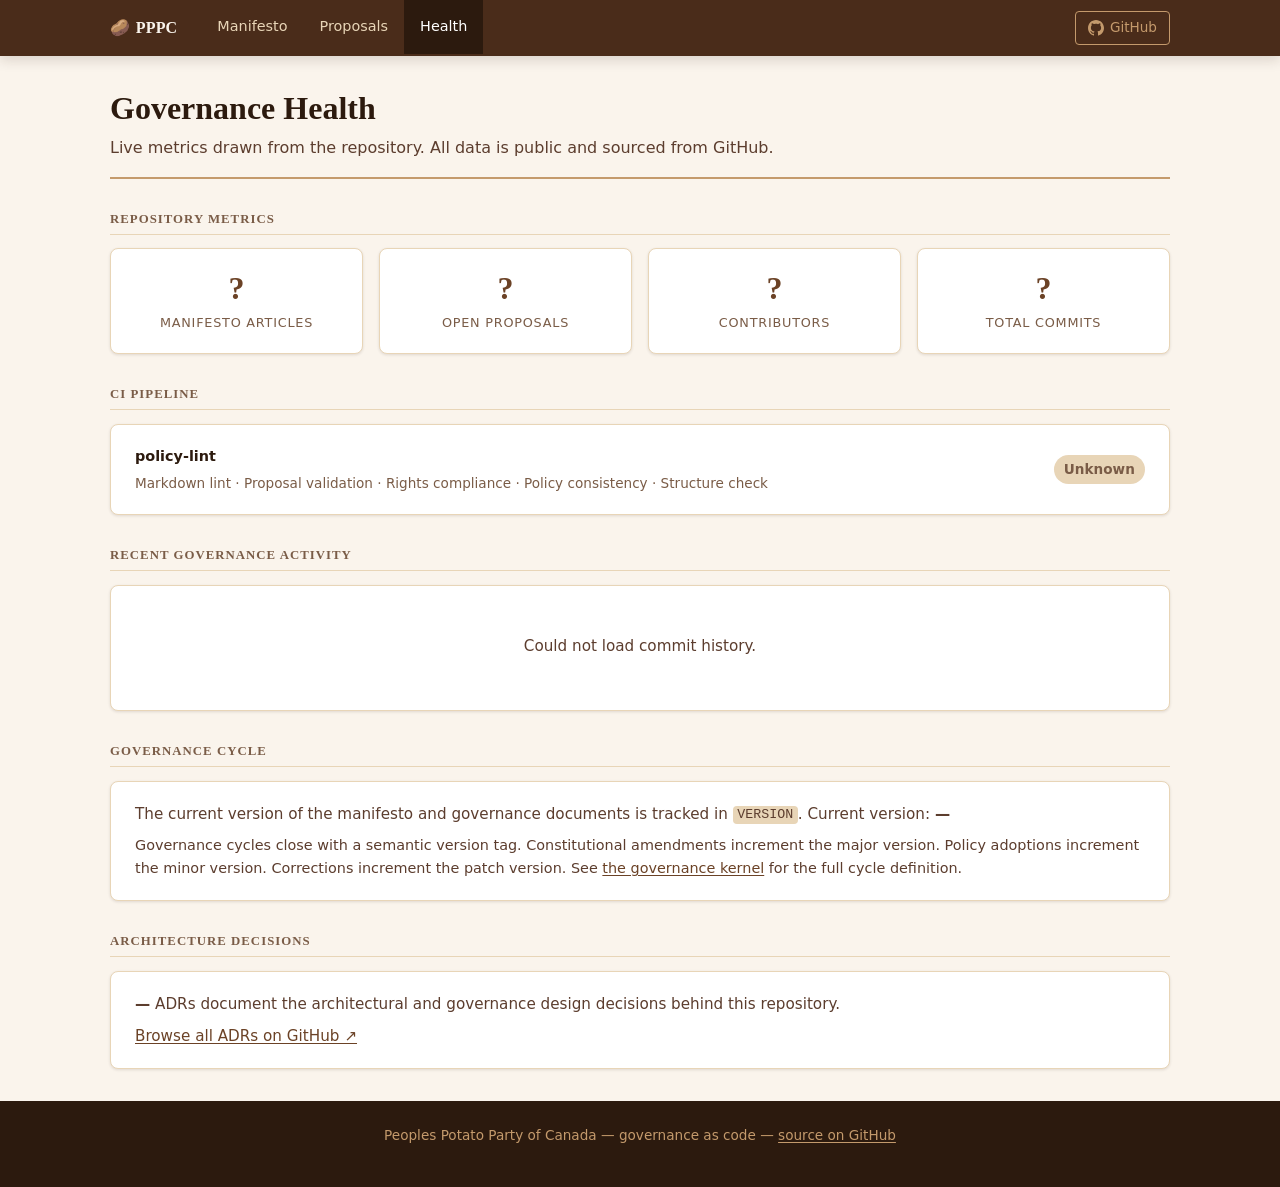
==== site/dashboard.html @ 0935ccc1 "phase 3: GitHub Pages civic participation platform Three-component static site served from site/ via" ====
<!DOCTYPE html>
<html lang="en">
<head>
  <meta charset="UTF-8">
  <meta name="viewport" content="width=device-width, initial-scale=1.0">
  <meta name="description" content="Governance health dashboard — live metrics from the PPPC repository.">
  <title>Governance Health — Peoples Potato Party of Canada</title>
  <link rel="stylesheet" href="./css/main.css">
</head>
<body>

<nav class="site-nav" aria-label="Main navigation">
  <div class="nav-inner">
    <a href="./index.html" class="nav-brand">
      <span class="potato-icon" aria-hidden="true">🥔</span>PPPC
    </a>
    <ul class="nav-links" role="list">
      <li><a href="./index.html">Manifesto</a></li>
      <li><a href="./proposals.html">Proposals</a></li>
      <li><a href="./dashboard.html" class="active">Health</a></li>
    </ul>
    <div class="nav-github">
      <a href="https://github.com/pancakesaregood/potato" target="_blank" rel="noopener">
        <svg width="16" height="16" viewBox="0 0 24 24" fill="currentColor" aria-hidden="true">
          <path d="M12 0C5.37 0 0 5.37 0 12c0 5.3 3.438 9.8 8.205 11.387.6.113.82-.258.82-.577v-2.165c-3.338.726-4.042-1.61-4.042-1.61-.546-1.387-1.333-1.756-1.333-1.756-1.09-.745.083-.729.083-.729 1.205.085 1.84 1.237 1.84 1.237 1.07 1.834 2.807 1.304 3.492.997.108-.775.418-1.305.762-1.605-2.665-.305-5.467-1.334-5.467-5.931 0-1.31.469-2.381 1.236-3.221-.124-.303-.535-1.524.117-3.176 0 0 1.008-.322 3.3 1.23A11.51 11.51 0 0 1 12 5.803c1.02.005 2.047.138 3.006.404 2.29-1.552 3.297-1.23 3.297-1.23.653 1.653.242 2.874.118 3.176.77.84 1.235 1.911 1.235 3.221 0 4.609-2.807 5.624-5.479 5.921.43.372.823 1.102.823 2.222v3.293c0 .322.218.694.825.576C20.565 21.796 24 17.3 24 12c0-6.63-5.37-12-12-12z"/>
        </svg>
        GitHub
      </a>
    </div>
  </div>
</nav>

<main>
  <div class="page-wrap">
    <div class="page-header">
      <h1>Governance Health</h1>
      <p>Live metrics drawn from the repository. All data is public and sourced from GitHub.</p>
    </div>

    <!-- Key stats -->
    <section aria-labelledby="stats-heading">
      <h2 class="section-heading" id="stats-heading">Repository metrics</h2>
      <div class="stats-grid" id="stats-grid">
        <div class="stat-card">
          <span class="stat-value" id="stat-articles">—</span>
          <span class="stat-label">Manifesto articles</span>
        </div>
        <div class="stat-card">
          <span class="stat-value" id="stat-prs">—</span>
          <span class="stat-label">Open proposals</span>
        </div>
        <div class="stat-card">
          <span class="stat-value" id="stat-contributors">—</span>
          <span class="stat-label">Contributors</span>
        </div>
        <div class="stat-card">
          <span class="stat-value" id="stat-commits">—</span>
          <span class="stat-label">Total commits</span>
        </div>
      </div>
    </section>

    <!-- Pipeline status -->
    <section aria-labelledby="pipeline-heading" style="margin-top: 2rem;">
      <h2 class="section-heading" id="pipeline-heading">CI pipeline</h2>
      <div class="card" style="display:flex; align-items:center; gap:1rem; flex-wrap:wrap;">
        <div>
          <div style="font-size:0.9rem; font-weight:600; margin-bottom:0.3rem;">policy-lint</div>
          <div style="font-size:0.85rem; color:var(--text-muted);">
            Markdown lint · Proposal validation · Rights compliance · Policy consistency · Structure check
          </div>
        </div>
        <div id="pipeline-status" style="margin-left:auto;">
          <span class="pipeline-badge pipeline-unknown">Checking…</span>
        </div>
      </div>
    </section>

    <!-- Recent commits -->
    <section aria-labelledby="commits-heading" style="margin-top: 2rem;">
      <h2 class="section-heading" id="commits-heading">Recent governance activity</h2>
      <div class="card" style="padding:0.5rem 1.25rem;">
        <ul class="commit-list" id="commit-list" role="list">
          <li><div class="state-loading"><div class="spinner"></div></div></li>
        </ul>
      </div>
    </section>

    <!-- Governance cycle -->
    <section aria-labelledby="cycle-heading" style="margin-top: 2rem;">
      <h2 class="section-heading" id="cycle-heading">Governance cycle</h2>
      <div class="card">
        <p style="margin-bottom:0.5rem;">
          The current version of the manifesto and governance documents is
          tracked in <code>VERSION</code>.
          Current version: <strong id="repo-version">—</strong>
        </p>
        <p style="color:var(--text-secondary); font-size:0.9rem; margin-bottom:0;">
          Governance cycles close with a semantic version tag. Constitutional
          amendments increment the major version. Policy adoptions increment
          the minor version. Corrections increment the patch version.
          See <a href="https://github.com/pancakesaregood/potato/blob/main/core/governance_kernel.md"
                 target="_blank" rel="noopener">the governance kernel</a> for the full cycle definition.
        </p>
      </div>
    </section>

    <!-- ADR count -->
    <section aria-labelledby="adr-heading" style="margin-top: 2rem;">
      <h2 class="section-heading" id="adr-heading">Architecture decisions</h2>
      <div class="card">
        <p style="margin-bottom:0.5rem;">
          <strong id="adr-count">—</strong> ADRs document the architectural and governance design decisions behind this repository.
        </p>
        <p style="margin-bottom:0;">
          <a href="https://github.com/pancakesaregood/potato/tree/main/docs/adr"
             target="_blank" rel="noopener">Browse all ADRs on GitHub ↗</a>
        </p>
      </div>
    </section>
  </div>
</main>

<footer class="site-footer">
  <p>
    Peoples Potato Party of Canada &mdash; governance as code &mdash;
    <a href="https://github.com/pancakesaregood/potato" target="_blank" rel="noopener">source on GitHub</a>
  </p>
</footer>

<script type="module" src="./js/dashboard.js"></script>
</body>
</html>
---- site/css/main.css ----
/* ============================================================
   Peoples Potato Party of Canada — Civic Participation Platform
   Colour palette: soil brown, cream, earth green.
   Consistent with Article 13 (Symbolism of Brown).
   WCAG 2.1 AA target: all text/background combinations ≥ 4.5:1.
   ============================================================ */

/* --- Custom properties --------------------------------------------------- */
:root {
  --brown-darkest:  #2C1A0E;   /* deepest text, headings */
  --brown-dark:     #4A2C1A;   /* nav background, strong accents */
  --brown-mid:      #6B4226;   /* primary brand, links */
  --brown-light:    #8B6248;   /* secondary links, captions */
  --brown-pale:     #C49A6C;   /* borders, dividers */
  --cream-dark:     #E8D5B7;   /* card backgrounds */
  --cream-light:    #FAF4EC;   /* page background */
  --white:          #FFFFFF;
  --text-primary:   #2C1A0E;
  --text-secondary: #5C3D2E;
  --text-muted:     #7A5C47;
  --green-earth:    #3D6B4A;   /* adopted/pass states */
  --green-pale:     #D4EAD8;
  --red-earth:      #7A2E1E;   /* warning/error */
  --red-pale:       #F5D9D4;
  --shadow-sm:      0 1px 3px rgba(44,26,14,0.12);
  --shadow-md:      0 4px 12px rgba(44,26,14,0.15);
  --radius:         4px;
  --radius-md:      8px;
  --font-serif:     Georgia, 'Times New Roman', serif;
  --font-sans:      system-ui, -apple-system, 'Segoe UI', sans-serif;
  --max-width:      1100px;
  --nav-height:     56px;
}

/* --- Reset ---------------------------------------------------------------- */
*, *::before, *::after { box-sizing: border-box; margin: 0; padding: 0; }

html { font-size: 16px; scroll-behavior: smooth; }

body {
  font-family: var(--font-sans);
  background: var(--cream-light);
  color: var(--text-primary);
  line-height: 1.6;
  min-height: 100vh;
  display: flex;
  flex-direction: column;
}

img { max-width: 100%; height: auto; }

/* --- Focus visible -------------------------------------------------------- */
:focus-visible {
  outline: 3px solid var(--brown-mid);
  outline-offset: 2px;
  border-radius: var(--radius);
}

/* --- Typography ----------------------------------------------------------- */
h1, h2, h3, h4 {
  font-family: var(--font-serif);
  color: var(--brown-darkest);
  line-height: 1.3;
}

h1 { font-size: 2rem; }
h2 { font-size: 1.5rem; margin-top: 1.75rem; margin-bottom: 0.5rem; }
h3 { font-size: 1.2rem; margin-top: 1.5rem; margin-bottom: 0.4rem; }
h4 { font-size: 1rem; margin-top: 1.25rem; margin-bottom: 0.3rem; }

p { margin-bottom: 1rem; }

a {
  color: var(--brown-mid);
  text-decoration: underline;
  text-underline-offset: 2px;
}
a:hover { color: var(--brown-dark); }

ul, ol { padding-left: 1.5rem; margin-bottom: 1rem; }
li { margin-bottom: 0.25rem; }

code {
  font-family: 'SFMono-Regular', Consolas, 'Liberation Mono', monospace;
  font-size: 0.875em;
  background: var(--cream-dark);
  padding: 0.1em 0.35em;
  border-radius: var(--radius);
}

pre {
  background: var(--cream-dark);
  border: 1px solid var(--brown-pale);
  border-radius: var(--radius-md);
  padding: 1rem;
  overflow-x: auto;
  margin-bottom: 1rem;
}
pre code { background: none; padding: 0; }

blockquote {
  border-left: 4px solid var(--brown-pale);
  padding-left: 1rem;
  color: var(--text-secondary);
  margin: 1rem 0;
  font-style: italic;
}

table {
  width: 100%;
  border-collapse: collapse;
  margin-bottom: 1.25rem;
  font-size: 0.95rem;
}
th {
  background: var(--brown-dark);
  color: var(--white);
  padding: 0.5rem 0.75rem;
  text-align: left;
  font-family: var(--font-sans);
  font-weight: 600;
}
td { padding: 0.5rem 0.75rem; border-bottom: 1px solid var(--cream-dark); }
tr:nth-child(even) td { background: var(--cream-light); }

hr {
  border: none;
  border-top: 1px solid var(--brown-pale);
  margin: 1.75rem 0;
}

strong { font-weight: 700; }

/* --- Navigation ----------------------------------------------------------- */
.site-nav {
  background: var(--brown-dark);
  height: var(--nav-height);
  position: sticky;
  top: 0;
  z-index: 100;
  box-shadow: var(--shadow-md);
}

.nav-inner {
  max-width: var(--max-width);
  margin: 0 auto;
  padding: 0 1.25rem;
  height: 100%;
  display: flex;
  align-items: center;
  gap: 0;
}

.nav-brand {
  font-family: var(--font-serif);
  font-size: 1rem;
  font-weight: bold;
  color: var(--cream-light);
  text-decoration: none;
  letter-spacing: 0.01em;
  flex-shrink: 0;
  padding-right: 1.5rem;
}
.nav-brand:hover { color: var(--white); }

.nav-brand .potato-icon { font-style: normal; margin-right: 0.35em; }

.nav-links {
  display: flex;
  list-style: none;
  padding: 0;
  margin: 0;
  gap: 0;
  flex: 1;
}

.nav-links a {
  display: block;
  padding: 0 1rem;
  height: var(--nav-height);
  line-height: var(--nav-height);
  color: var(--cream-dark);
  text-decoration: none;
  font-size: 0.9rem;
  transition: background 0.15s, color 0.15s;
}
.nav-links a:hover,
.nav-links a.active {
  background: var(--brown-darkest);
  color: var(--white);
}

.nav-github {
  margin-left: auto;
  flex-shrink: 0;
}
.nav-github a {
  display: flex;
  align-items: center;
  gap: 0.4em;
  font-size: 0.85rem;
  color: var(--brown-pale);
  text-decoration: none;
  padding: 0.35rem 0.75rem;
  border: 1px solid var(--brown-pale);
  border-radius: var(--radius);
}
.nav-github a:hover { color: var(--white); border-color: var(--white); }

/* --- Page layout ---------------------------------------------------------- */
.page-wrap {
  max-width: var(--max-width);
  margin: 0 auto;
  padding: 2rem 1.25rem;
  flex: 1;
  width: 100%;
}

.page-header {
  margin-bottom: 2rem;
  padding-bottom: 1rem;
  border-bottom: 2px solid var(--brown-pale);
}
.page-header h1 { margin-bottom: 0.35rem; }
.page-header p { color: var(--text-secondary); margin: 0; font-size: 1rem; }

/* --- Hero (home page) ----------------------------------------------------- */
.hero {
  background: var(--brown-dark);
  color: var(--cream-light);
  padding: 3.5rem 1.25rem;
  text-align: center;
}
.hero-inner { max-width: 760px; margin: 0 auto; }
.hero h1 {
  font-family: var(--font-serif);
  font-size: 2.25rem;
  color: var(--white);
  margin-bottom: 0.75rem;
}
.hero .tagline {
  font-size: 1.1rem;
  color: var(--cream-dark);
  margin-bottom: 0;
  line-height: 1.65;
}
.hero .hero-badge {
  display: inline-block;
  margin-bottom: 1.25rem;
  font-size: 3rem;
  line-height: 1;
}

/* --- Cards ---------------------------------------------------------------- */
.card {
  background: var(--white);
  border: 1px solid var(--cream-dark);
  border-radius: var(--radius-md);
  padding: 1.25rem 1.5rem;
  box-shadow: var(--shadow-sm);
}

.card-grid {
  display: grid;
  grid-template-columns: repeat(auto-fit, minmax(280px, 1fr));
  gap: 1.25rem;
  margin-top: 1.5rem;
}

.card h2 { font-size: 1.15rem; margin-top: 0; margin-bottom: 0.4rem; }
.card p { color: var(--text-secondary); font-size: 0.95rem; margin-bottom: 0; }

.card-link {
  display: inline-block;
  margin-top: 0.85rem;
  color: var(--brown-mid);
  font-size: 0.9rem;
  font-weight: 600;
  text-decoration: none;
}
.card-link:hover { color: var(--brown-dark); text-decoration: underline; }

/* --- Two-column layout (manifesto browser) -------------------------------- */
.two-col {
  display: grid;
  grid-template-columns: 280px 1fr;
  gap: 1.5rem;
  align-items: start;
}

.article-list-panel {
  background: var(--white);
  border: 1px solid var(--cream-dark);
  border-radius: var(--radius-md);
  overflow: hidden;
  position: sticky;
  top: calc(var(--nav-height) + 1.25rem);
  max-height: calc(100vh - var(--nav-height) - 2.5rem);
  overflow-y: auto;
}

.article-list-panel h2 {
  font-size: 0.8rem;
  text-transform: uppercase;
  letter-spacing: 0.08em;
  color: var(--text-muted);
  padding: 0.75rem 1rem 0.5rem;
  margin: 0;
  border-bottom: 1px solid var(--cream-dark);
  position: sticky;
  top: 0;
  background: var(--white);
  z-index: 1;
}

.article-list {
  list-style: none;
  padding: 0;
  margin: 0;
}

.article-list li a {
  display: block;
  padding: 0.65rem 1rem;
  font-size: 0.875rem;
  color: var(--text-primary);
  text-decoration: none;
  border-bottom: 1px solid var(--cream-light);
  transition: background 0.1s;
  line-height: 1.4;
}
.article-list li a:hover { background: var(--cream-light); }
.article-list li a.active {
  background: var(--cream-dark);
  color: var(--brown-dark);
  font-weight: 600;
}

/* --- Article content panel ------------------------------------------------ */
.article-panel {
  background: var(--white);
  border: 1px solid var(--cream-dark);
  border-radius: var(--radius-md);
  padding: 2rem 2.25rem;
  min-height: 400px;
}

.article-panel .article-meta {
  font-size: 0.85rem;
  color: var(--text-muted);
  margin-bottom: 1.5rem;
  padding-bottom: 1rem;
  border-bottom: 1px solid var(--cream-dark);
}

/* --- Loading / error states ----------------------------------------------- */
.state-loading,
.state-error,
.state-empty {
  padding: 2.5rem 1.5rem;
  text-align: center;
  color: var(--text-muted);
}
.state-error { color: var(--red-earth); }

.spinner {
  display: inline-block;
  width: 1.5rem;
  height: 1.5rem;
  border: 3px solid var(--cream-dark);
  border-top-color: var(--brown-mid);
  border-radius: 50%;
  animation: spin 0.75s linear infinite;
  margin-bottom: 0.75rem;
}
@keyframes spin { to { transform: rotate(360deg); } }

/* --- Badges --------------------------------------------------------------- */
.badge {
  display: inline-block;
  padding: 0.2em 0.55em;
  border-radius: 999px;
  font-size: 0.75rem;
  font-weight: 600;
  line-height: 1;
  vertical-align: middle;
}
.badge-open  { background: var(--green-pale);  color: var(--green-earth); }
.badge-draft { background: var(--cream-dark);  color: var(--text-muted); }
.badge-label { background: var(--cream-dark);  color: var(--brown-mid); }

/* --- PR list (proposals) -------------------------------------------------- */
.pr-list {
  list-style: none;
  padding: 0;
  margin: 0;
  display: flex;
  flex-direction: column;
  gap: 0.85rem;
}

.pr-item {
  background: var(--white);
  border: 1px solid var(--cream-dark);
  border-radius: var(--radius-md);
  padding: 1rem 1.25rem;
  box-shadow: var(--shadow-sm);
}

.pr-item-title {
  font-size: 1rem;
  font-weight: 600;
  margin-bottom: 0.3rem;
}
.pr-item-title a { color: var(--text-primary); text-decoration: none; }
.pr-item-title a:hover { color: var(--brown-mid); text-decoration: underline; }

.pr-item-meta {
  font-size: 0.83rem;
  color: var(--text-muted);
  display: flex;
  flex-wrap: wrap;
  gap: 0.5rem;
  align-items: center;
}

/* --- Stats grid (dashboard) ----------------------------------------------- */
.stats-grid {
  display: grid;
  grid-template-columns: repeat(auto-fit, minmax(180px, 1fr));
  gap: 1rem;
  margin-bottom: 2rem;
}

.stat-card {
  background: var(--white);
  border: 1px solid var(--cream-dark);
  border-radius: var(--radius-md);
  padding: 1.25rem;
  text-align: center;
  box-shadow: var(--shadow-sm);
}
.stat-card .stat-value {
  font-family: var(--font-serif);
  font-size: 2rem;
  font-weight: bold;
  color: var(--brown-mid);
  line-height: 1.2;
  display: block;
}
.stat-card .stat-label {
  font-size: 0.8rem;
  color: var(--text-muted);
  text-transform: uppercase;
  letter-spacing: 0.06em;
  margin-top: 0.3rem;
  display: block;
}

/* --- Commit list ---------------------------------------------------------- */
.commit-list {
  list-style: none;
  padding: 0;
  margin: 0;
  display: flex;
  flex-direction: column;
  gap: 0;
}
.commit-item {
  display: flex;
  gap: 0.75rem;
  align-items: baseline;
  padding: 0.65rem 0;
  border-bottom: 1px solid var(--cream-dark);
  font-size: 0.9rem;
}
.commit-item:last-child { border-bottom: none; }
.commit-sha {
  font-family: monospace;
  font-size: 0.8rem;
  color: var(--text-muted);
  flex-shrink: 0;
  width: 5ch;
  overflow: hidden;
}
.commit-msg { flex: 1; color: var(--text-primary); }
.commit-date { flex-shrink: 0; color: var(--text-muted); font-size: 0.8rem; }

/* --- Submit CTA ----------------------------------------------------------- */
.submit-cta {
  background: var(--brown-dark);
  color: var(--cream-light);
  border-radius: var(--radius-md);
  padding: 2rem;
  margin-top: 2rem;
}
.submit-cta h2 { color: var(--white); margin-top: 0; font-size: 1.25rem; }
.submit-cta p { color: var(--cream-dark); margin-bottom: 1.25rem; font-size: 0.95rem; }

.btn {
  display: inline-block;
  padding: 0.6rem 1.4rem;
  border-radius: var(--radius);
  font-size: 0.95rem;
  font-weight: 600;
  text-decoration: none;
  cursor: pointer;
  transition: background 0.15s, color 0.15s;
  border: 2px solid transparent;
}
.btn-primary {
  background: var(--cream-light);
  color: var(--brown-dark);
}
.btn-primary:hover { background: var(--white); color: var(--brown-darkest); }

.btn-outline {
  background: transparent;
  color: var(--cream-light);
  border-color: var(--cream-dark);
}
.btn-outline:hover { background: var(--cream-light); color: var(--brown-dark); }

/* --- Section header ------------------------------------------------------- */
.section-heading {
  font-size: 0.8rem;
  text-transform: uppercase;
  letter-spacing: 0.08em;
  color: var(--text-muted);
  margin-bottom: 0.85rem;
  padding-bottom: 0.4rem;
  border-bottom: 1px solid var(--cream-dark);
}

/* --- Footer --------------------------------------------------------------- */
.site-footer {
  background: var(--brown-darkest);
  color: var(--brown-pale);
  padding: 1.5rem 1.25rem;
  font-size: 0.85rem;
  text-align: center;
}
.site-footer a { color: var(--brown-pale); }
.site-footer a:hover { color: var(--cream-light); }

/* --- Pipeline status badge ------------------------------------------------ */
.pipeline-badge {
  display: inline-flex;
  align-items: center;
  gap: 0.4em;
  font-size: 0.85rem;
  padding: 0.3em 0.75em;
  border-radius: 999px;
  font-weight: 600;
}
.pipeline-pass { background: var(--green-pale); color: var(--green-earth); }
.pipeline-fail { background: var(--red-pale);   color: var(--red-earth); }
.pipeline-unknown { background: var(--cream-dark); color: var(--text-muted); }

/* --- Responsive ----------------------------------------------------------- */
@media (max-width: 760px) {
  .two-col {
    grid-template-columns: 1fr;
  }

  .article-list-panel {
    position: static;
    max-height: none;
  }

  /* On mobile, hide content panel until an article is selected */
  .article-panel.hidden-mobile { display: none; }
  .article-list-panel.hidden-mobile { display: none; }

  h1 { font-size: 1.6rem; }
  .hero h1 { font-size: 1.75rem; }

  .nav-links { display: none; }
  .nav-brand { font-size: 0.95rem; }

  .article-panel { padding: 1.25rem; }

  .stats-grid { grid-template-columns: repeat(2, 1fr); }
}
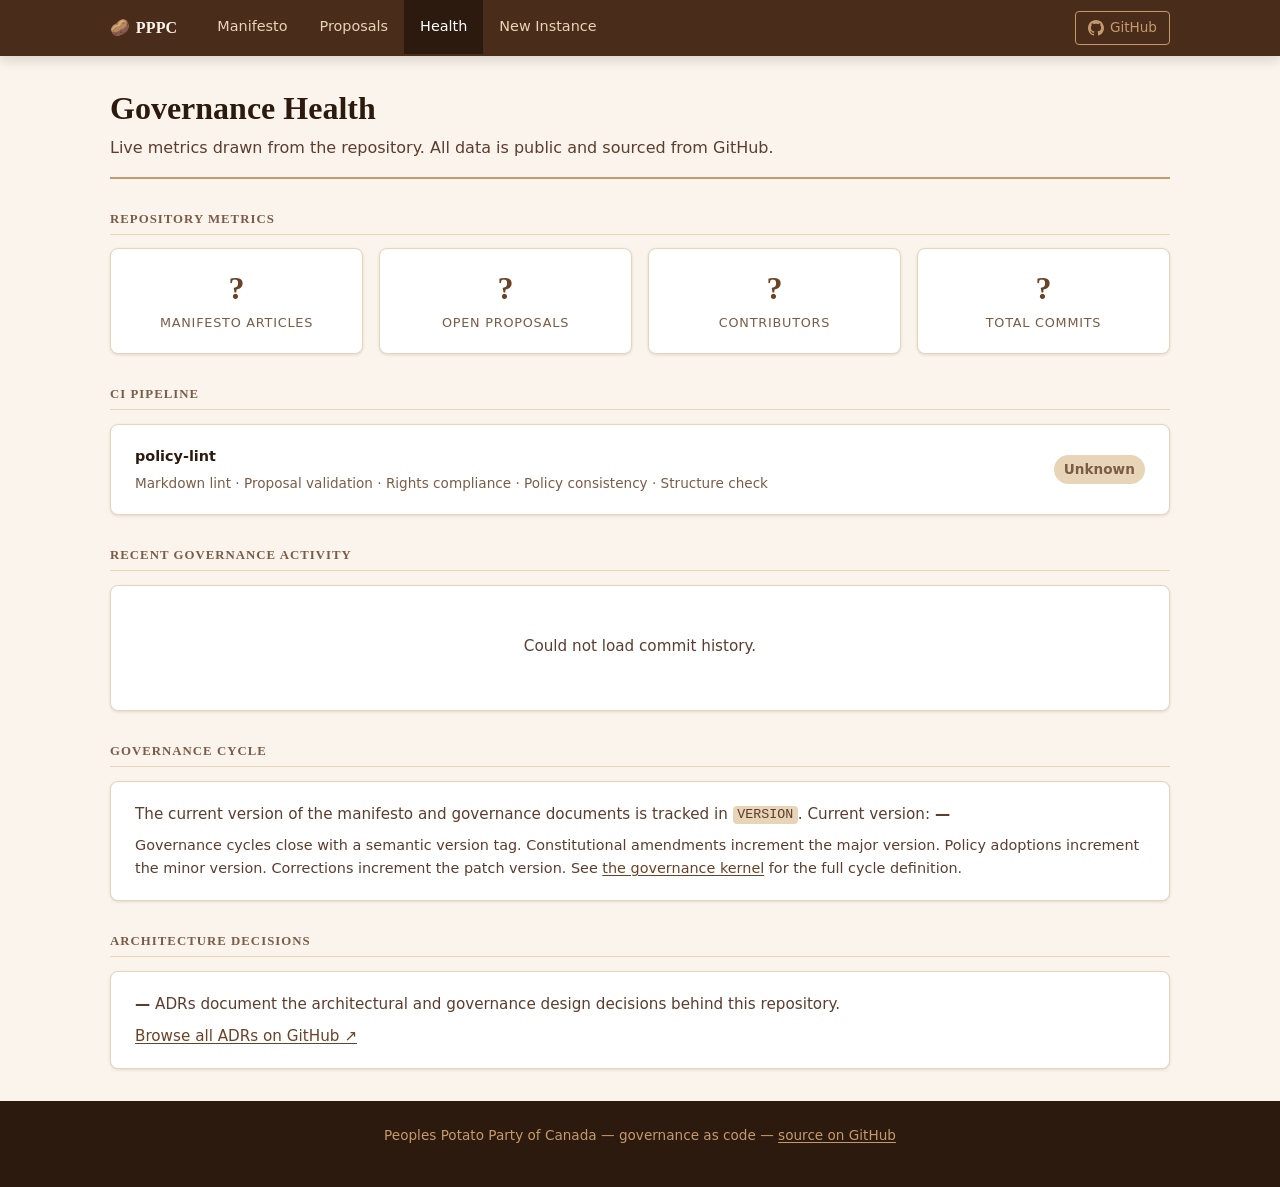
==== commit 2a9c6207: "add new instance onboarding — issue template and site page GitHub Issue template (new_instance.yml):" ====
--- a/site/dashboard.html
+++ b/site/dashboard.html
@@ -18,6 +18,7 @@
       <li><a href="./index.html">Manifesto</a></li>
       <li><a href="./proposals.html">Proposals</a></li>
       <li><a href="./dashboard.html" class="active">Health</a></li>
+      <li><a href="./new-instance.html">New Instance</a></li>
     </ul>
     <div class="nav-github">
       <a href="https://github.com/pancakesaregood/potato" target="_blank" rel="noopener">
